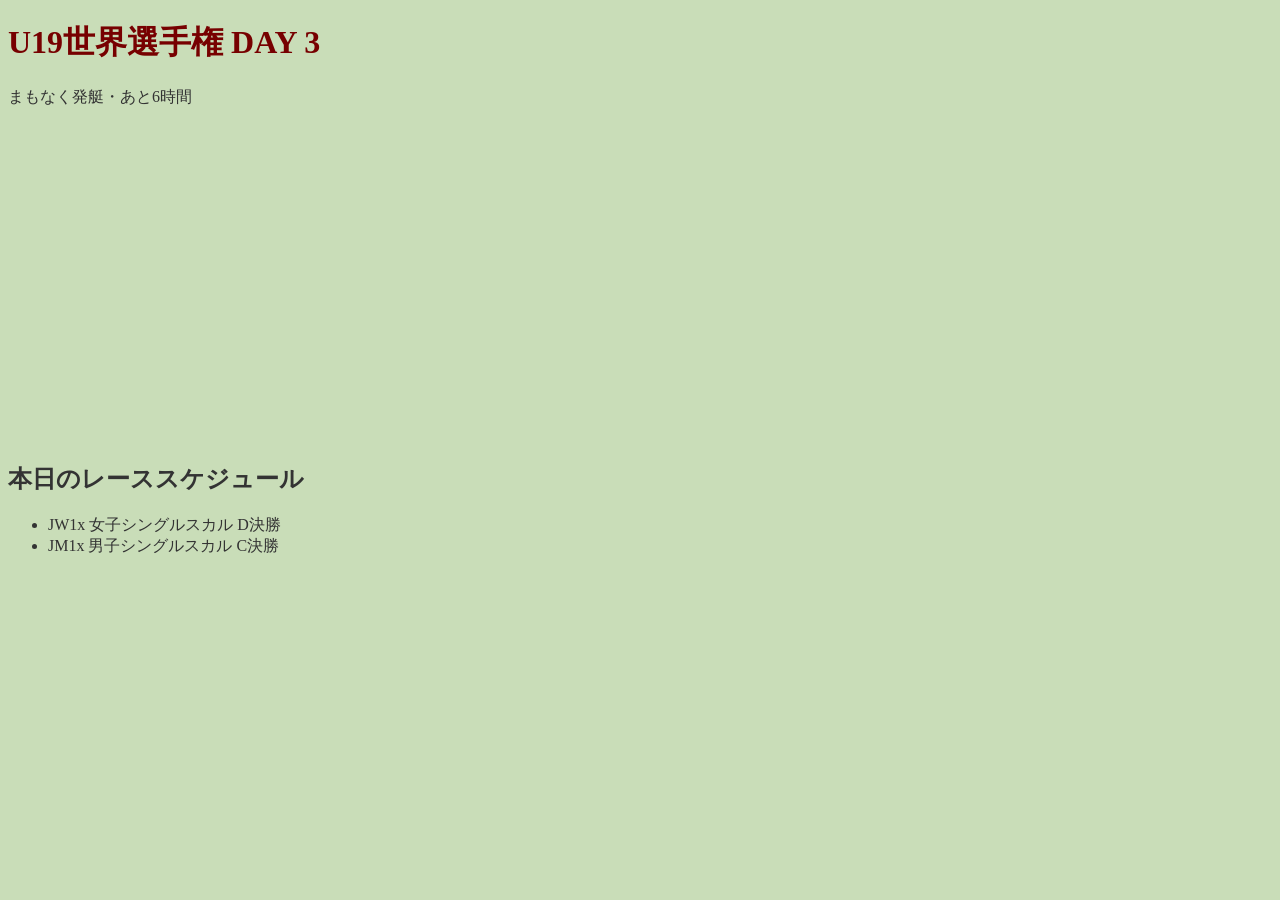
==== index.html @ 6259b098 "Add files via upload" ====
<!DOCTYPE html>
<html lang="ja">
<head>
    <meta charset="UTF-8">
    <title>CREW JAPAN — 日本代表応援</title>
    <link rel="stylesheet" href="style.css">
</head>
<body>

    <h1>U19世界選手権 DAY 3</h1>
    <p>まもなく発艇・あと6時間</p>

    <!-- テスト用動画のコード -->
  <iframe width="560" height="315" src="https://www.youtube.com/embed/ya2YQLYeeQk?si=H3ssvLasJvgviMGN" title="YouTube video player" frameborder="0" allow="accelerometer; autoplay; clipboard-write; encrypted-media; gyroscope; picture-in-picture; web-share" referrerpolicy="strict-origin-when-cross-origin" allowfullscreen></iframe>
    
    <h2>本日のレーススケジュール</h2>
    <ul>
        <li>JW1x 女子シングルスカル D決勝</li>
        <li>JM1x 男子シングルスカル C決勝</li>
    </ul>

</body>
</html>
---- style.css ----
/* ページ全体のデザイン（背景と基本の文字色） */
body {
    background-color: #c9ddb8; /* ほんのり薄いグレーの背景 */
    color: #333333; /* 読みやすい濃いグレーの文字 */
}

/* 一番大きな見出し（h1）のデザイン */
h1 {
    color: #770000; /* 深みのあるえんじ色（早稲田カラーのような赤） */
}
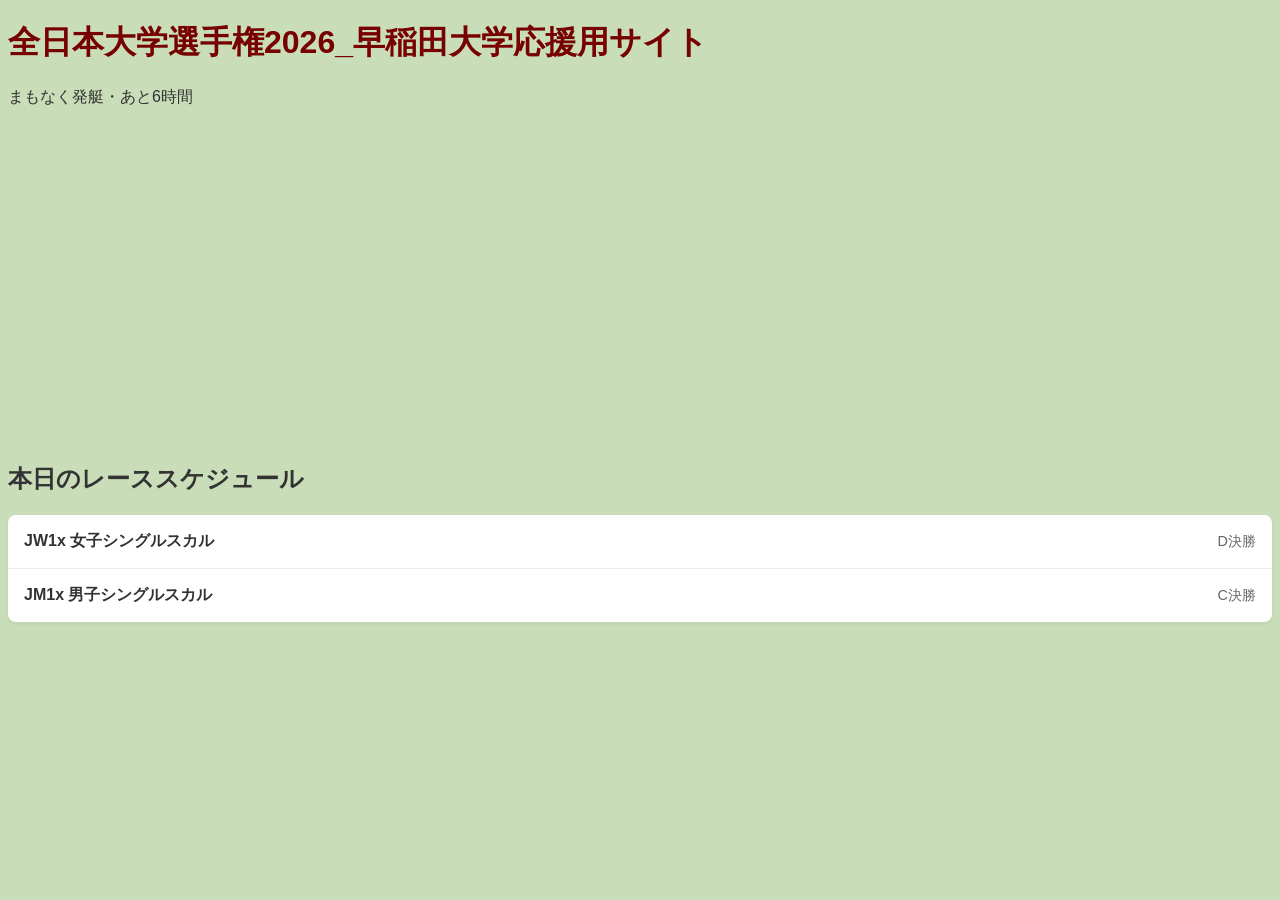
==== commit 04214df2: "Add files via upload" ====
--- a/index.html
+++ b/index.html
@@ -7,17 +7,23 @@
 </head>
 <body>
 
-    <h1>U19世界選手権 DAY 3</h1>
+    <h1>全日本大学選手権2026_早稲田大学応援用サイト</h1>
     <p>まもなく発艇・あと6時間</p>
 
     <!-- テスト用動画のコード -->
   <iframe width="560" height="315" src="https://www.youtube.com/embed/ya2YQLYeeQk?si=H3ssvLasJvgviMGN" title="YouTube video player" frameborder="0" allow="accelerometer; autoplay; clipboard-write; encrypted-media; gyroscope; picture-in-picture; web-share" referrerpolicy="strict-origin-when-cross-origin" allowfullscreen></iframe>
     
     <h2>本日のレーススケジュール</h2>
-    <ul>
-        <li>JW1x 女子シングルスカル D決勝</li>
-        <li>JM1x 男子シングルスカル C決勝</li>
+ <!-- <ul>に「race-list」という目印（クラス）をつけます -->
+    <ul class="race-list">
+        <li>
+            <span class="race-name">JW1x 女子シングルスカル</span>
+            <span class="race-round">D決勝</span>
+        </li>
+        <li>
+            <span class="race-name">JM1x 男子シングルスカル</span>
+            <span class="race-round">C決勝</span>
+        </li>
     </ul>
-
 </body>
 </html>
--- a/style.css
+++ b/style.css
@@ -2,9 +2,46 @@
 body {
     background-color: #c9ddb8; /* ほんのり薄いグレーの背景 */
     color: #333333; /* 読みやすい濃いグレーの文字 */
+    font-family: "Helvetica Neue", Arial, "Hiragino Kaku Gothic ProN", "Hiragino Sans", Meiryo, sans-serif;
 }
 
 /* 一番大きな見出し（h1）のデザイン */
 h1 {
     color: #770000; /* 深みのあるえんじ色（早稲田カラーのような赤） */
+}
+/* --- レーススケジュールのデザイン --- */
+
+/* リスト全体を「白いカード」にする */
+.race-list {
+    list-style: none; /* ここで黒い点を消します！ */
+    padding: 0;
+    margin: 0;
+    background-color: #ffffff; /* 背景を真っ白に */
+    border-radius: 8px; /* 箱の角を少し丸くする */
+    box-shadow: 0 2px 4px rgba(0, 0, 0, 0.05); /* ほんのり影をつける */
+}
+
+/* リストの各項目（行）のデザイン */
+.race-list li {
+    padding: 16px; /* 内側に余白をとる */
+    border-bottom: 1px solid #eeeeee; /* 下に薄いグレーの区切り線を引く */
+    display: flex; /* ★文字を横並びにする魔法の呪文 */
+    justify-content: space-between; /* 左右に端寄せして配置する */
+    align-items: center; /* 上下の中央に揃える */
+}
+
+/* 最後の行だけは、下の区切り線を消す */
+.race-list li:last-child {
+    border-bottom: none;
+}
+
+/* 種目名の文字デザイン */
+.race-name {
+    font-weight: bold; /* 少し太字にする */
+}
+
+/* ラウンド名の文字デザイン */
+.race-round {
+    color: #666666; /* 少し薄いグレーにする */
+    font-size: 0.9em; /* 少し文字を小さくする */
 }
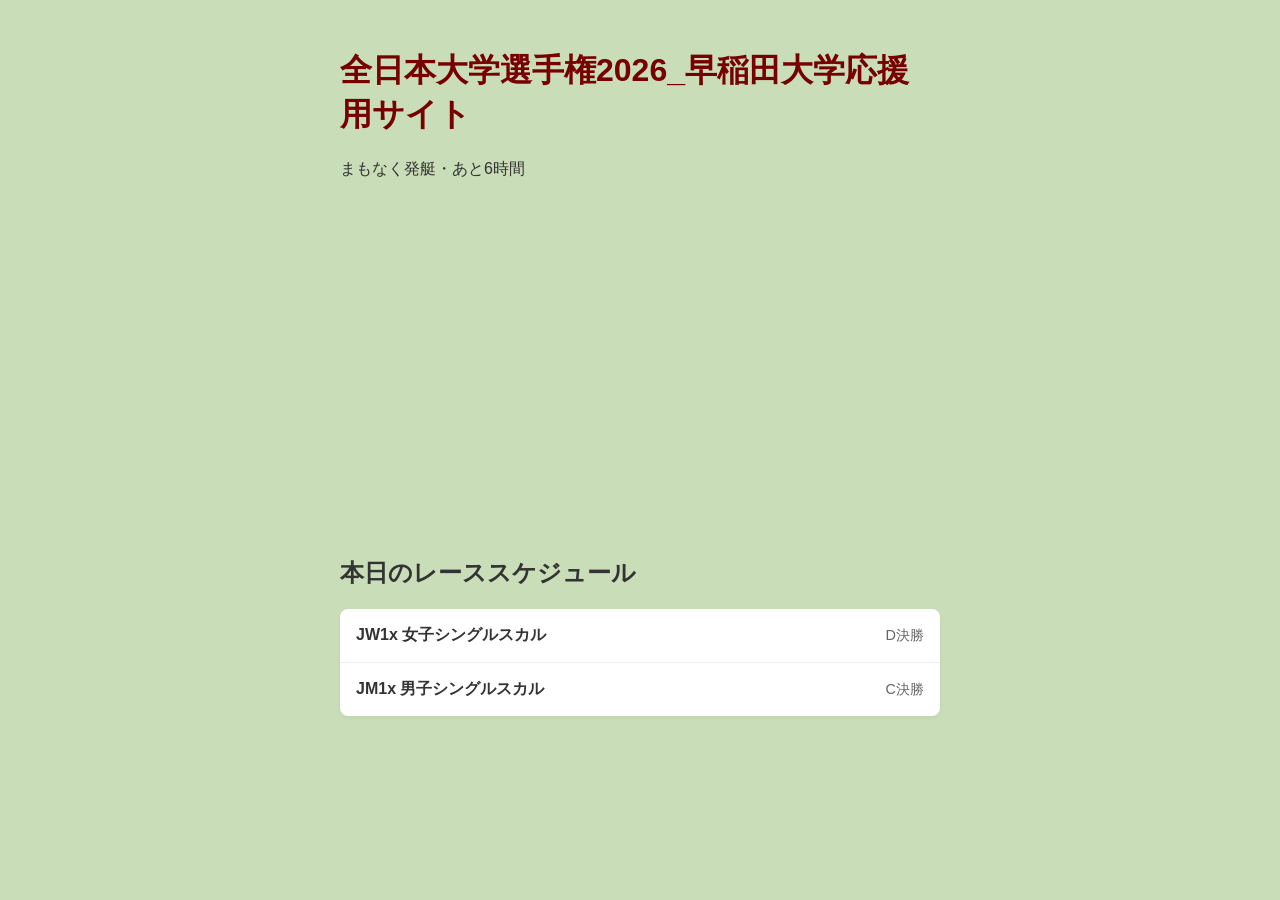
==== commit 1d995fb4: "Add files via upload" ====
--- a/index.html
+++ b/index.html
@@ -6,7 +6,8 @@
     <link rel="stylesheet" href="style.css">
 </head>
 <body>
-
+    <!-- ↓↓↓ 全体を囲む「透明な箱」のスタート ↓↓↓ -->
+    <div class="container">
     <h1>全日本大学選手権2026_早稲田大学応援用サイト</h1>
     <p>まもなく発艇・あと6時間</p>
 
@@ -25,5 +26,7 @@
             <span class="race-round">C決勝</span>
         </li>
     </ul>
+    <!-- ↑↑↑ 全体を囲む「透明な箱」の終わり ↑↑↑ -->
+    </div>
 </body>
 </html>
--- a/style.css
+++ b/style.css
@@ -44,4 +44,17 @@
 .race-round {
     color: #666666; /* 少し薄いグレーにする */
     font-size: 0.9em; /* 少し文字を小さくする */
+}
+/* --- 全体のレイアウト調整（スマホとPC対応） --- */
+.container {
+    max-width: 600px; /* パソコンで見ても広がりすぎないように最大幅を決める */
+    margin: 0 auto; /* 左右の余白を自動にして、画面の真ん中に寄せる */
+    padding: 20px; /* スマホで見たときに画面の端に文字がくっつかないようにする */
+}
+
+/* --- YouTube動画をスマホに合わせる魔法 --- */
+iframe {
+    width: 100%; /* 横幅を画面にぴったり合わせる */
+    height: auto; /* 高さを自動調整する */
+    aspect-ratio: 16 / 9; /* 縦横の比率をYouTubeの標準サイズに固定する */
 }
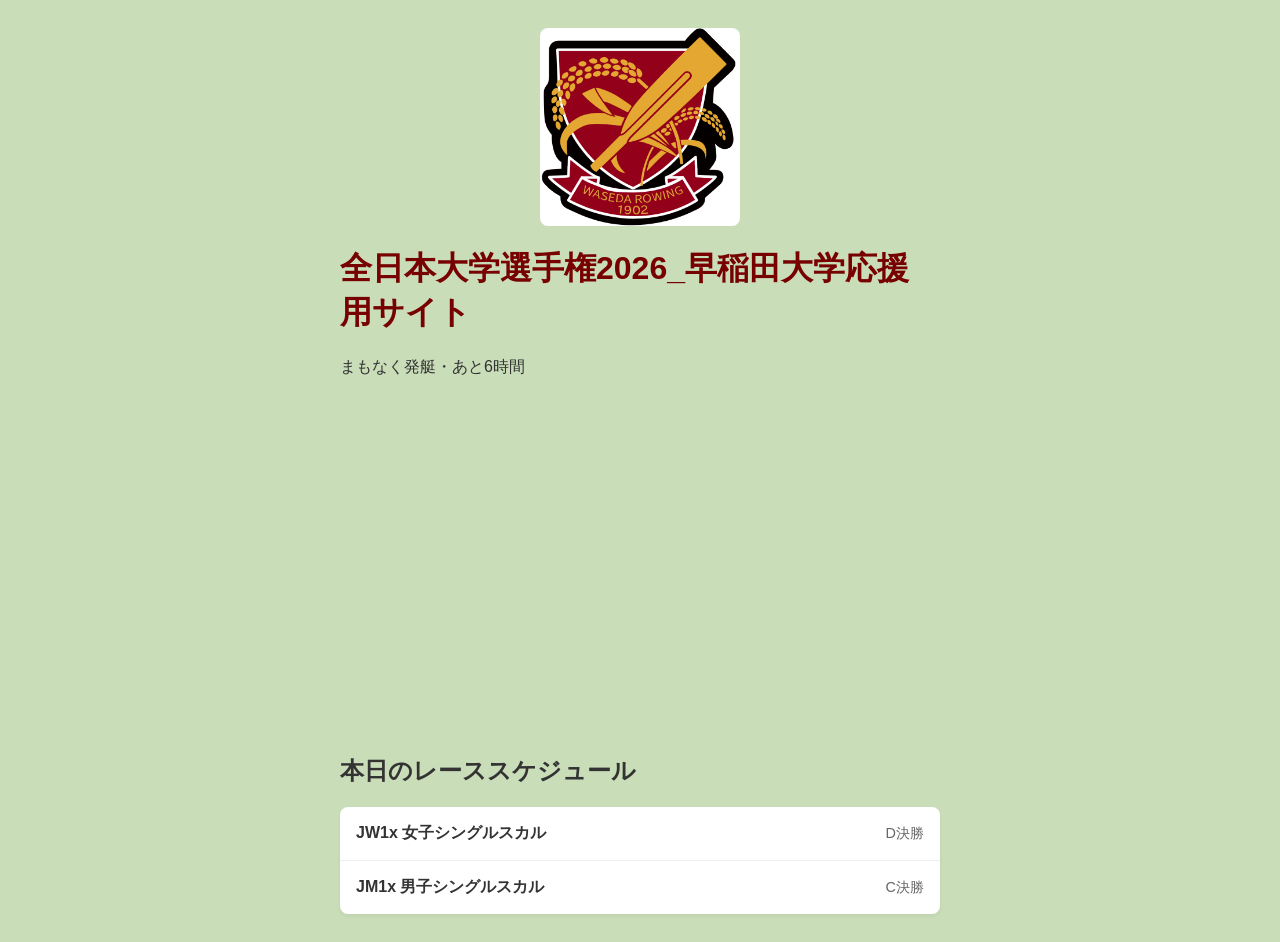
==== commit f5b872e7: "Add files via upload" ====
--- a/index.html
+++ b/index.html
@@ -2,12 +2,16 @@
 <html lang="ja">
 <head>
     <meta charset="UTF-8">
-    <title>CREW JAPAN — 日本代表応援</title>
+    <!-- スマホでの縮小を防ぎ、画面幅にピッタリ合わせる重要な1行 -->
+    <meta name="viewport" content="width=device-width, initial-scale=1.0">
+    <title>早稲田大学応援用サイト</title>
     <link rel="stylesheet" href="style.css">
 </head>
 <body>
     <!-- ↓↓↓ 全体を囲む「透明な箱」のスタート ↓↓↓ -->
     <div class="container">
+    <!-- ▼ 追加：ロゴやトップ画像 ▼ -->
+    <img src="emblem-logo.png" alt="サイトのロゴ" class="header-image">
     <h1>全日本大学選手権2026_早稲田大学応援用サイト</h1>
     <p>まもなく発艇・あと6時間</p>
 
--- a/style.css
+++ b/style.css
@@ -9,6 +9,31 @@
 h1 {
     color: #770000; /* 深みのあるえんじ色（早稲田カラーのような赤） */
 }
+
+/* --- 全体のレイアウト調整（スマホとPC対応） --- */
+.container {
+    max-width: 600px; /* パソコンで見ても広がりすぎないように最大幅を決める */
+    margin: 0 auto; /* 左右の余白を自動にして、画面の真ん中に寄せる */
+    padding: 20px; /* スマホで見たときに画面の端に文字がくっつかないようにする */
+}
+
+/* --- トップ画像（ロゴ）のデザイン --- */
+.header-image {
+    max-width: 200px; /* ロゴの最大幅を200pxに制限する */
+    width: 100%; /* スマホなどの小さな画面では画面幅に合わせる */
+    height: auto; /* 高さを自動調整する */
+    display: block;
+    margin: 0 auto 20px auto; /* 画像を中央に配置し、下に余白を作る */
+    border-radius: 8px; /* 好みに合わせて画像の角を少し丸くしています */
+}
+
+/* --- YouTube動画をスマホに合わせる魔法 --- */
+iframe {
+    width: 100%; /* 横幅を画面にぴったり合わせる */
+    height: auto; /* 高さを自動調整する */
+    aspect-ratio: 16 / 9; /* 縦横の比率をYouTubeの標準サイズに固定する */
+}
+
 /* --- レーススケジュールのデザイン --- */
 
 /* リスト全体を「白いカード」にする */
@@ -44,17 +69,4 @@
 .race-round {
     color: #666666; /* 少し薄いグレーにする */
     font-size: 0.9em; /* 少し文字を小さくする */
-}
-/* --- 全体のレイアウト調整（スマホとPC対応） --- */
-.container {
-    max-width: 600px; /* パソコンで見ても広がりすぎないように最大幅を決める */
-    margin: 0 auto; /* 左右の余白を自動にして、画面の真ん中に寄せる */
-    padding: 20px; /* スマホで見たときに画面の端に文字がくっつかないようにする */
-}
-
-/* --- YouTube動画をスマホに合わせる魔法 --- */
-iframe {
-    width: 100%; /* 横幅を画面にぴったり合わせる */
-    height: auto; /* 高さを自動調整する */
-    aspect-ratio: 16 / 9; /* 縦横の比率をYouTubeの標準サイズに固定する */
 }
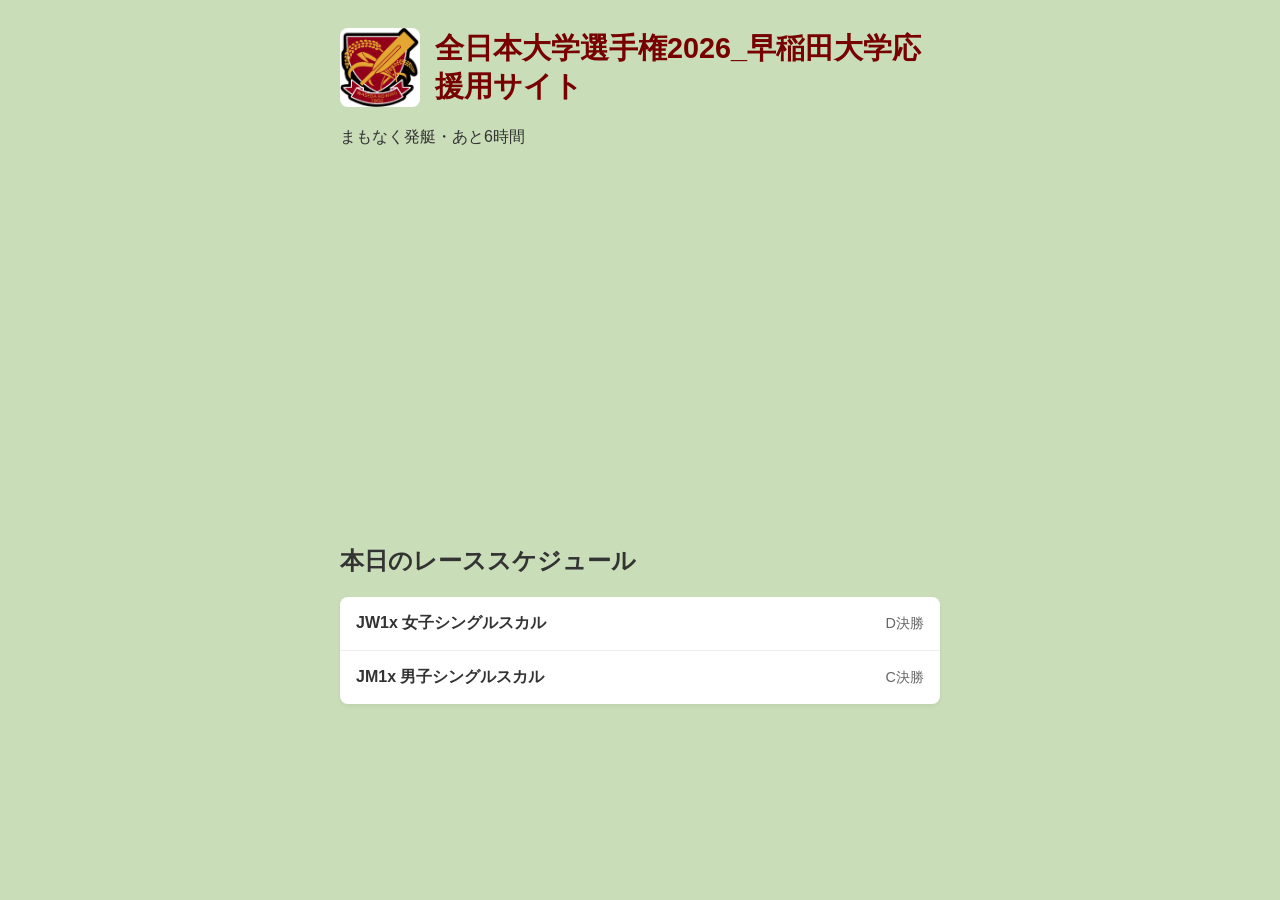
==== commit 4a95effa: "Add files via upload" ====
--- a/index.html
+++ b/index.html
@@ -10,9 +10,13 @@
 <body>
     <!-- ↓↓↓ 全体を囲む「透明な箱」のスタート ↓↓↓ -->
     <div class="container">
-    <!-- ▼ 追加：ロゴやトップ画像 ▼ -->
-    <img src="emblem-logo.png" alt="サイトのロゴ" class="header-image">
-    <h1>全日本大学選手権2026_早稲田大学応援用サイト</h1>
+    <!-- ▼ ここから：ロゴとタイトルをまとめる箱 ▼ -->
+        <div class="header-container">
+            <img src="emblem-logo.png" alt="サイトのロゴ" class="header-image">
+            <h1>全日本大学選手権2026_早稲田大学応援用サイト</h1>
+        </div>
+        <!-- ▲ ここまで ▲ -->
+    
     <p>まもなく発艇・あと6時間</p>
 
     <!-- テスト用動画のコード -->
--- a/style.css
+++ b/style.css
@@ -3,11 +3,6 @@
     background-color: #c9ddb8; /* ほんのり薄いグレーの背景 */
     color: #333333; /* 読みやすい濃いグレーの文字 */
     font-family: "Helvetica Neue", Arial, "Hiragino Kaku Gothic ProN", "Hiragino Sans", Meiryo, sans-serif;
-}
-
-/* 一番大きな見出し（h1）のデザイン */
-h1 {
-    color: #770000; /* 深みのあるえんじ色（早稲田カラーのような赤） */
 }
 
 /* --- 全体のレイアウト調整（スマホとPC対応） --- */
@@ -17,14 +12,31 @@
     padding: 20px; /* スマホで見たときに画面の端に文字がくっつかないようにする */
 }
 
+/* --- ヘッダー（ロゴとタイトル）の横並び設定 --- */
+.header-container {
+    display: flex; /* 箱の中身（ロゴとタイトル）を横並びにする魔法の呪文 */
+    align-items: center; /* ロゴとタイトルの上下の中心を揃える */
+    margin-bottom: 20px; /* ヘッダーの下に余白を作る */
+    gap: 15px; /* ロゴとタイトルの間に15pxの隙間を空ける */
+}
+
 /* --- トップ画像（ロゴ）のデザイン --- */
 .header-image {
-    max-width: 200px; /* ロゴの最大幅を200pxに制限する */
-    width: 100%; /* スマホなどの小さな画面では画面幅に合わせる */
-    height: auto; /* 高さを自動調整する */
-    display: block;
-    margin: 0 auto 20px auto; /* 画像を中央に配置し、下に余白を作る */
+    max-width: 80px; /* 横並びにするため、ロゴのサイズを固定 */
+    height: auto; 
     border-radius: 8px; /* 好みに合わせて画像の角を少し丸くしています */
+    flex-shrink: 0; /* タイトルが長くなってもロゴが潰れないようにする */
+}
+
+/* 一番大きな見出し（h1）のデザイン */
+h1 {
+    color: #770000; /* 深みのあるえんじ色（早稲田カラーのような赤） */
+    margin: 0; /* 不要な余白を消す */
+    line-height: 1.3; /* 行間を少し開けて、改行された時も読みやすくする */
+    
+    /* ★ここが画面幅に合わせて文字サイズを自動調整する魔法です */
+    /* 最小1.2rem、基本は画面幅の5%＋ロゴ幅を考慮、最大1.8rem で伸び縮みします */
+    font-size: clamp(1.2rem, 5vw, 1.8rem); 
 }
 
 /* --- YouTube動画をスマホに合わせる魔法 --- */
@@ -32,6 +44,7 @@
     width: 100%; /* 横幅を画面にぴったり合わせる */
     height: auto; /* 高さを自動調整する */
     aspect-ratio: 16 / 9; /* 縦横の比率をYouTubeの標準サイズに固定する */
+    margin-bottom: 20px; /* 動画の下に余白を作る */
 }
 
 /* --- レーススケジュールのデザイン --- */
@@ -50,7 +63,7 @@
 .race-list li {
     padding: 16px; /* 内側に余白をとる */
     border-bottom: 1px solid #eeeeee; /* 下に薄いグレーの区切り線を引く */
-    display: flex; /* ★文字を横並びにする魔法の呪文 */
+    display: flex; /* 文字を横並びにする魔法の呪文 */
     justify-content: space-between; /* 左右に端寄せして配置する */
     align-items: center; /* 上下の中央に揃える */
 }
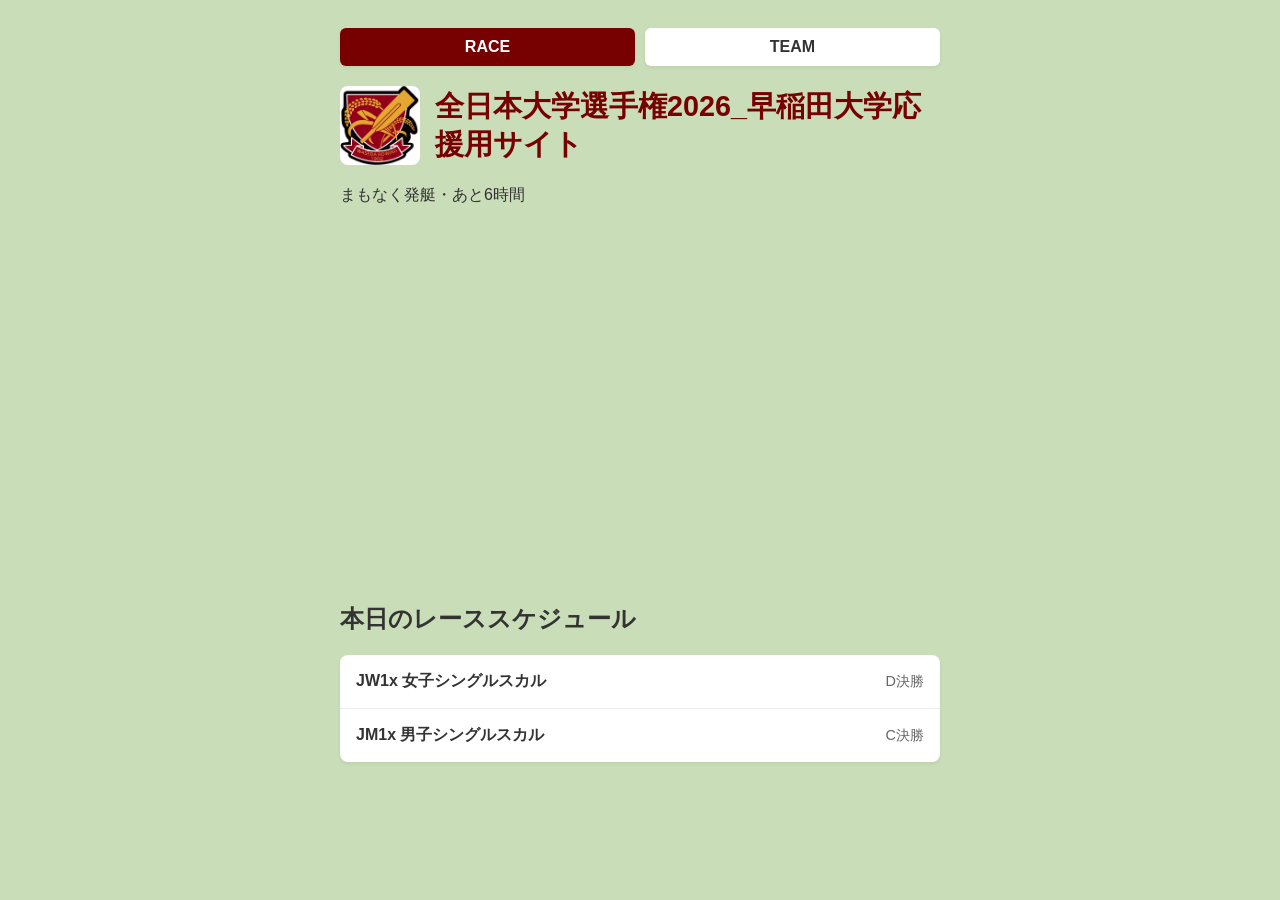
==== commit 5e24637d: "Add files via upload" ====
--- a/index.html
+++ b/index.html
@@ -10,6 +10,13 @@
 <body>
     <!-- ↓↓↓ 全体を囲む「透明な箱」のスタート ↓↓↓ -->
     <div class="container">
+        <!-- ▼ 【追加】ここにタブメニューを追加します ▼ -->
+        <nav class="tab-menu">
+            <a href="index.html" class="tab-item active">RACE</a>
+            <a href="team.html" class="tab-item">TEAM</a>
+        </nav>
+        <!-- ▲ 追加ここまで ▲ -->
+
     <!-- ▼ ここから：ロゴとタイトルをまとめる箱 ▼ -->
         <div class="header-container">
             <img src="emblem-logo.png" alt="サイトのロゴ" class="header-image">
--- a/style.css
+++ b/style.css
@@ -82,4 +82,35 @@
 .race-round {
     color: #666666; /* 少し薄いグレーにする */
     font-size: 0.9em; /* 少し文字を小さくする */
+}
+
+/* --- タブメニューのデザイン --- */
+.tab-menu {
+    display: flex; /* 横並びにする */
+    gap: 10px; /* タブ同士の隙間 */
+    margin-bottom: 20px; /* タブの下に余白を作る */
+}
+
+.tab-item {
+    flex: 1; /* 2つのタブが均等の幅に広がるようにする */
+    text-align: center; /* 文字を真ん中に寄せる */
+    padding: 10px 0; /* 上下の厚み */
+    background-color: #ffffff; /* 通常時の背景色（白） */
+    color: #333333; /* 文字の色 */
+    text-decoration: none; /* 下線を消す */
+    font-weight: bold; /* 太字にする */
+    border-radius: 6px; /* 角を少し丸くする */
+    box-shadow: 0 2px 4px rgba(0, 0, 0, 0.05); /* ほんのり影をつける */
+    transition: background-color 0.2s; /* 色が変わるときのエフェクト */
+}
+
+/* 今開いているページのタブのデザイン（アクティブ状態） */
+.tab-item.active {
+    background-color: #770000; /* 早稲田カラーのえんじ色 */
+    color: #ffffff; /* 文字を白くする */
+}
+
+/* マウスを載せたときのデザイン */
+.tab-item:hover {
+    opacity: 0.9;
 }
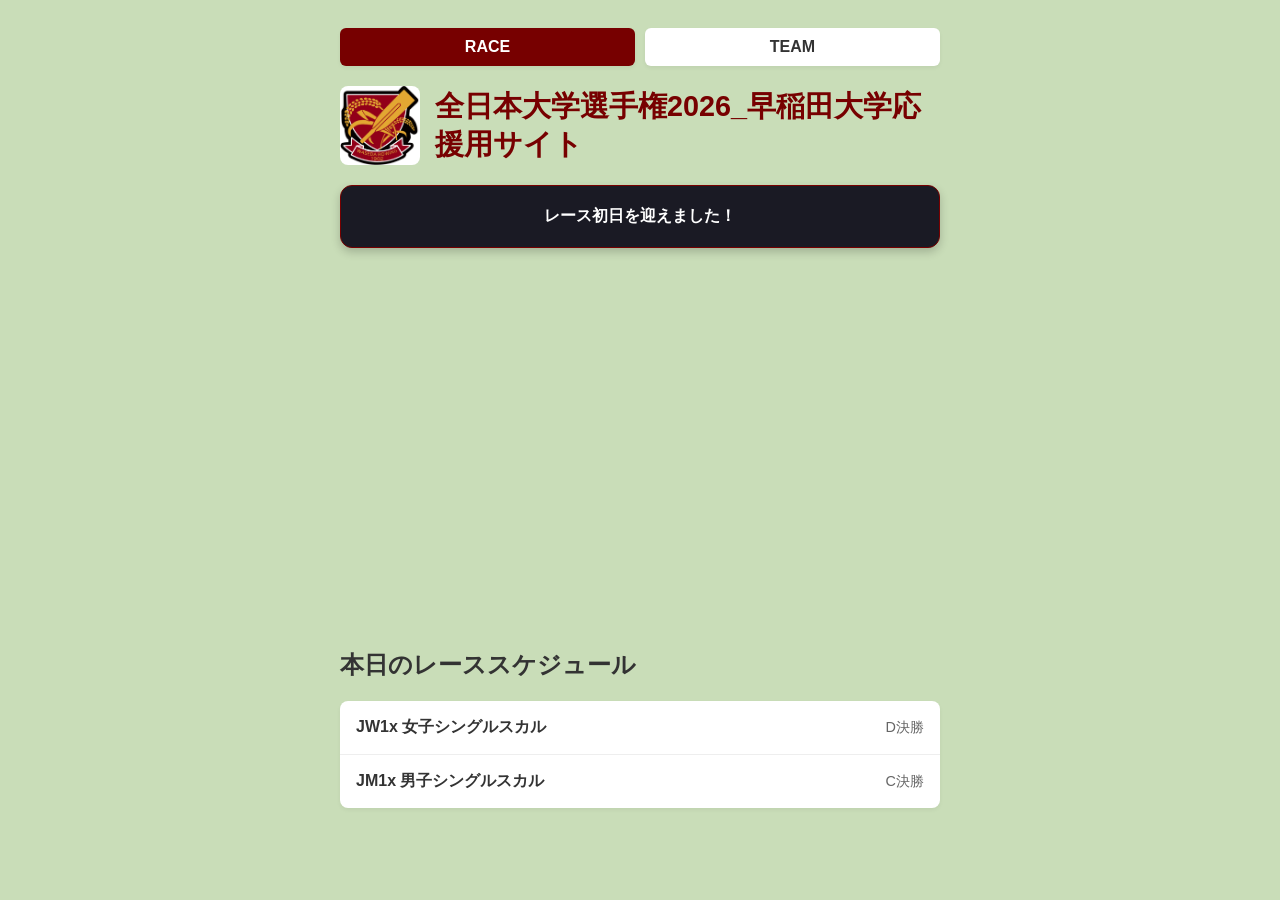
==== commit 60d43d34: "Add files via upload" ====
--- a/index.html
+++ b/index.html
@@ -24,7 +24,23 @@
         </div>
         <!-- ▲ ここまで ▲ -->
     
-    <p>まもなく発艇・あと6時間</p>
+  <!-- ▼ ここからカウントダウン部分 ▼ -->
+        <div class="countdown-box">
+            <div class="countdown-days">
+                <span id="days">--</span>
+                <span class="days-label">DAYS 日</span>
+            </div>
+            <div class="countdown-divider"></div>
+            <div class="countdown-time-area">
+                <div class="countdown-title">レース初日まで</div>
+                <div class="countdown-numbers">
+                    <div><span id="hours">--</span><span class="time-unit">時間</span></div>
+                    <div><span id="minutes">--</span><span class="time-unit">分</span></div>
+                    <div><span id="seconds">--</span><span class="time-unit">秒</span></div>
+                </div>
+            </div>
+        </div>
+        <!-- ▲ カウントダウンここまで ▲ -->
 
     <!-- テスト用動画のコード -->
   <iframe width="560" height="315" src="https://www.youtube.com/embed/ya2YQLYeeQk?si=H3ssvLasJvgviMGN" title="YouTube video player" frameborder="0" allow="accelerometer; autoplay; clipboard-write; encrypted-media; gyroscope; picture-in-picture; web-share" referrerpolicy="strict-origin-when-cross-origin" allowfullscreen></iframe>
@@ -44,4 +60,36 @@
     <!-- ↑↑↑ 全体を囲む「透明な箱」の終わり ↑↑↑ -->
     </div>
 </body>
+<script>
+    // ▼ レース初日の日時をここに設定してください（例: 2026年9月1日 09:00:00）
+    const raceDate = new Date('2026-08-27T09:00:00');
+
+    function updateCountdown() {
+        const now = new Date();
+        const diff = raceDate - now;
+
+        if (diff <= 0) {
+            document.querySelector('.countdown-box').innerHTML = '<div style="text-align:width:100%; font-weight:bold;">レース初日を迎えました！</div>';
+            return;
+        }
+
+        const days = Math.floor(diff / (1000 * 60 * 60 * 24));
+        const hours = Math.floor((diff % (1000 * 60 * 60 * 24)) / (1000 * 60 * 60));
+        const minutes = Math.floor((diff % (1000 * 60 * 60)) / (1000 * 60 * 60 / 60) / 1000 * 60); // 修正: 分の計算
+        // 正確な計算式に直します
+        const m = Math.floor((diff % (1000 * 60 * 60)) / (1000 * 60));
+        const s = Math.floor((diff % (1000 * 60)) / 1000);
+
+        document.getElementById('days').textContent = days;
+        document.getElementById('hours').textContent = String(hours).padStart(2, '0');
+        document.getElementById('minutes').textContent = String(m).padStart(2, '0');
+        document.getElementById('seconds').textContent = String(s).padStart(2, '0');
+    }
+
+    setInterval(updateCountdown, 1000);
+    updateCountdown();
+</script>
+
+</body>
+</html>
 </html>
--- a/style.css
+++ b/style.css
@@ -113,4 +113,123 @@
 /* マウスを載せたときのデザイン */
 .tab-item:hover {
     opacity: 0.9;
+}
+/* --- 選手紹介ページのデザイン --- */
+
+/* カード全体を並べる箱 */
+.team-grid {
+    display: flex;
+    flex-direction: column;
+    gap: 15px; /* カード同士の隙間 */
+}
+
+/* 個別の選手カード（白い箱） */
+.member-card {
+    background-color: #ffffff;
+    border-radius: 8px;
+    padding: 16px;
+    display: flex;
+    align-items: center;
+    gap: 15px;
+    box-shadow: 0 2px 4px rgba(0, 0, 0, 0.05);
+}
+
+/* 選手の写真 */
+.member-photo {
+    width: 70px;
+    height: 70px;
+    border-radius: 50%; /* 写真を丸くする */
+    object-fit: cover;
+    flex-shrink: 0;
+    background-color: #ddd; /* 画像がないときの仮の背景色 */
+}
+
+/* 選手の詳細情報 */
+.member-info {
+    display: flex;
+    flex-direction: column;
+    gap: 4px;
+}
+
+.member-name {
+    font-weight: bold;
+    font-size: 1.1em;
+    color: #333333;
+}
+
+.member-event {
+    font-size: 0.85em;
+    color: #770000; /* えんじ色で種目を目立たせる */
+    font-weight: bold;
+}
+
+.member-comment {
+    font-size: 0.9em;
+    color: #666666;
+    margin: 0;
+}
+/* --- カウントダウンタイマーのデザイン --- */
+.countdown-box {
+    background-color: #1a1a24; /* ダークな背景色 */
+    color: #ffffff;
+    border: 1px solid #770000; /* えんじ色の枠線 */
+    border-radius: 12px;
+    padding: 20px;
+    display: flex;
+    align-items: center;
+    justify-content: space-around;
+    margin-bottom: 20px;
+    box-shadow: 0 4px 10px rgba(0, 0, 0, 0.2);
+}
+
+.countdown-days {
+    display: flex;
+    align-items: baseline;
+    gap: 8px;
+}
+
+#days {
+    font-size: 2.8rem;
+    font-weight: bold;
+    color: #f3e5ab; /* 薄いゴールド・クリーム系の数字色 */
+    line-height: 1;
+}
+
+.days-label {
+    font-size: 0.9rem;
+    color: #aaaaaa;
+}
+
+.countdown-divider {
+    width: 1px;
+    height: 40px;
+    background-color: #444455;
+}
+
+.countdown-time-area {
+    display: flex;
+    flex-direction: column;
+    gap: 5px;
+}
+
+.countdown-title {
+    font-size: 0.85rem;
+    color: #f3e5ab;
+}
+
+.countdown-numbers {
+    display: flex;
+    gap: 15px;
+    font-size: 1.4rem;
+    font-weight: bold;
+}
+
+.countdown-numbers span:not(.time-unit) {
+    font-family: monospace; /* デジタルっぽく数字の幅を揃える */
+}
+
+.time-unit {
+    font-size: 0.8rem;
+    color: #aaaaaa;
+    margin-left: 2px;
 }
